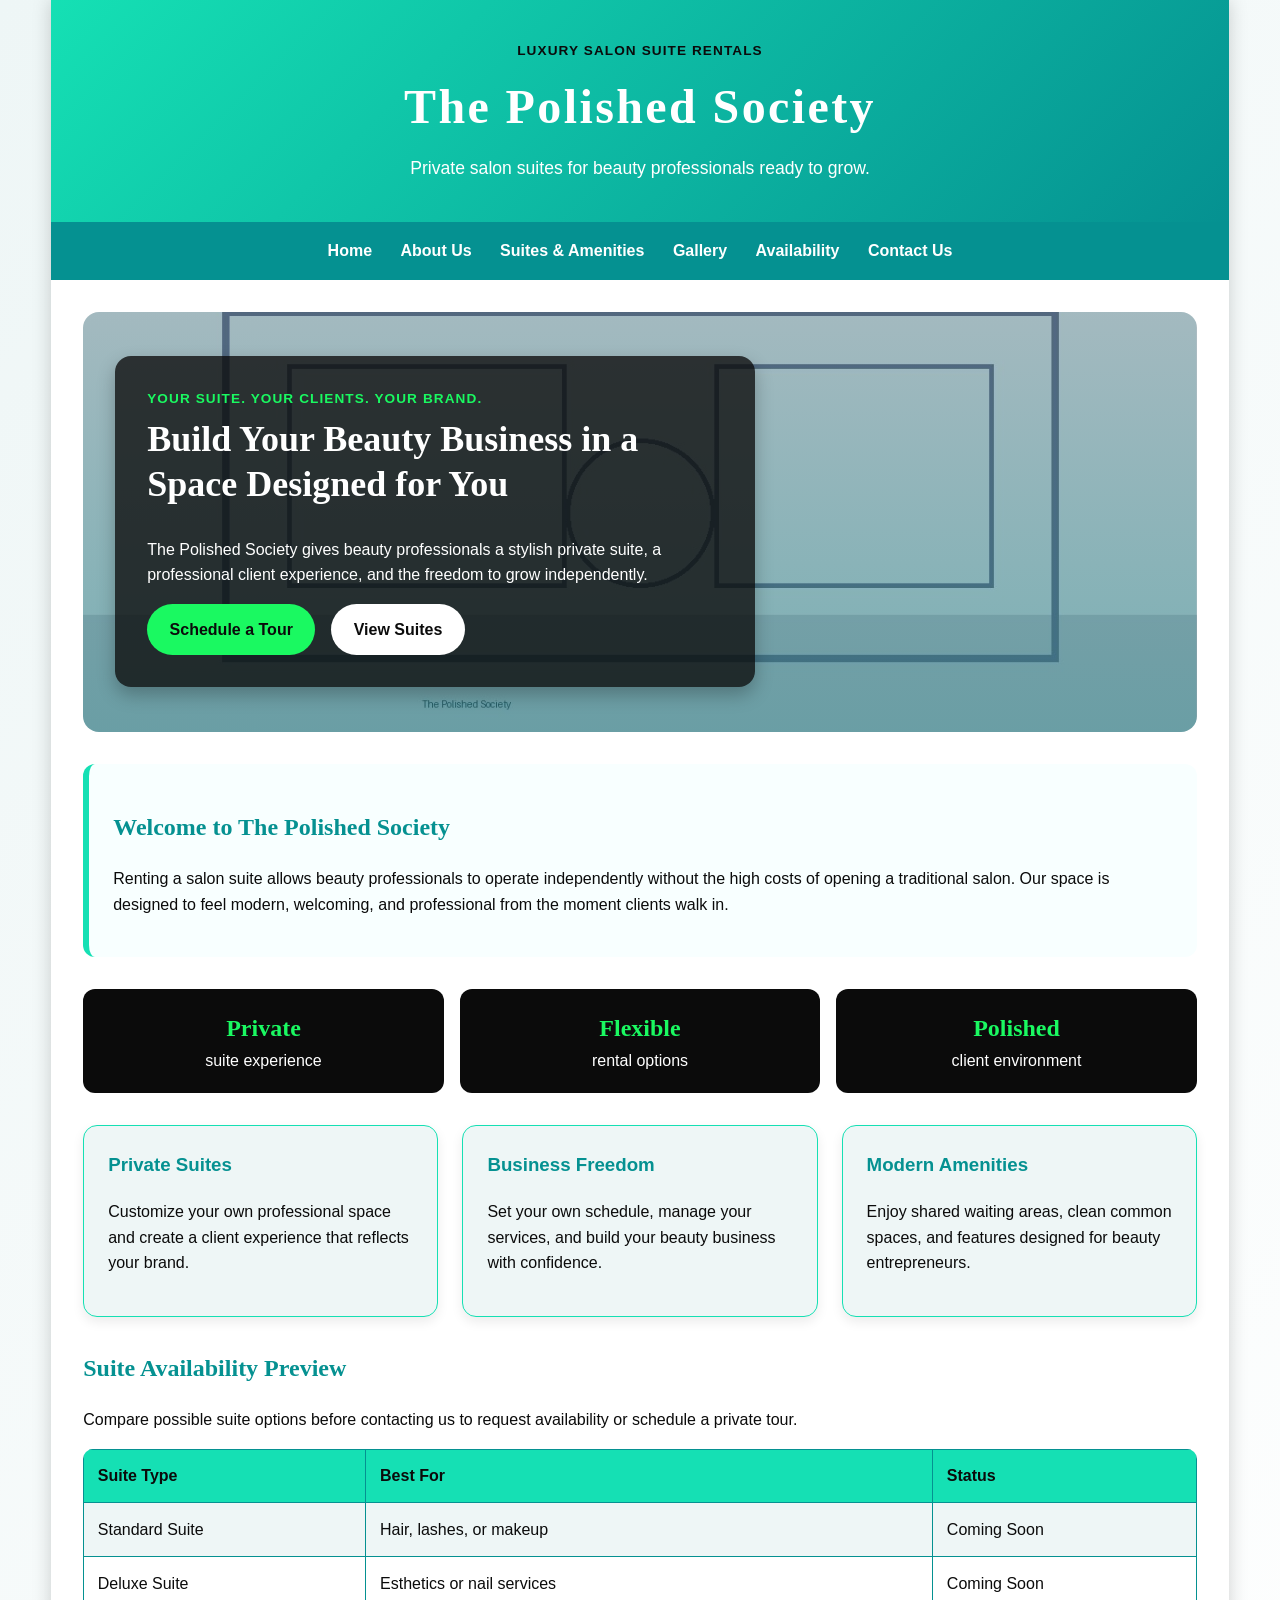
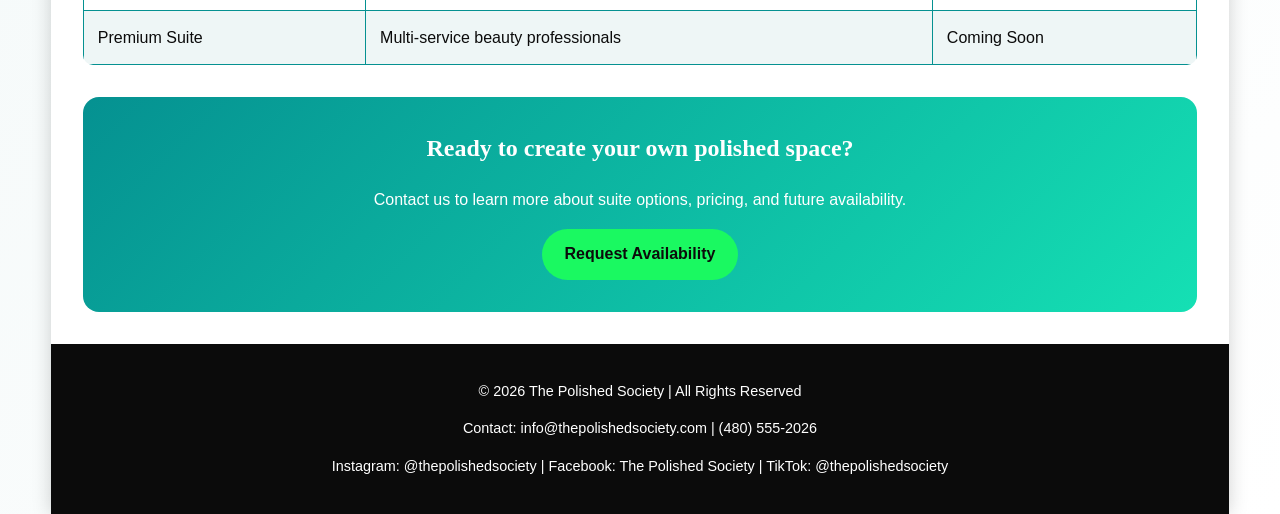
==== index.html @ 83c703de "Add files via upload" ====
<!DOCTYPE html>
<html lang="en">
<head>
    <meta charset="UTF-8">
    <meta name="description" content="The Polished Society offers salon suite rentals for beauty professionals looking for independence, flexibility, and a polished workspace.">
    <meta name="keywords" content="salon suites, beauty professionals, suite rentals, hairstylist suite, lash technician, esthetician, nail technician">
    <meta name="author" content="Elishaa Logan-May">
    <meta name="viewport" content="width=device-width, initial-scale=1.0">
    <title>The Polished Society</title>
    <link rel="stylesheet" href="style.css">
</head>

<body>
    <div id="wrapper">
        <header>
            <div class="brand">
                <p class="eyebrow">Luxury Salon Suite Rentals</p>
                <h1>The Polished Society</h1>
                <p>Private salon suites for beauty professionals ready to grow.</p>
            </div>
        </header>

        <nav>
            <a href="index.html">Home</a>
            <a href="about.html">About Us</a>
            <a href="suites.html">Suites &amp; Amenities</a>
            <a href="gallery.html">Gallery</a>
            <a href="availability.html">Availability</a>
            <a href="contact.html">Contact Us</a>
        </nav>

        <main>
            <section class="hero">
                <div class="hero-text">
                    <p class="eyebrow">Your suite. Your clients. Your brand.</p>
                    <h2>Build Your Beauty Business in a Space Designed for You</h2>
                    <p>
                        The Polished Society gives beauty professionals a stylish private suite,
                        a professional client experience, and the freedom to grow independently.
                    </p>
                    <div class="button-row">
                        <a class="button" href="contact.html">Schedule a Tour</a>
                        <a class="button secondary-button" href="suites.html">View Suites</a>
                    </div>
                </div>
            </section>

            <section class="intro highlight-box">
                <h2>Welcome to The Polished Society</h2>
                <p>
                    Renting a salon suite allows beauty professionals to operate independently
                    without the high costs of opening a traditional salon. Our space is designed
                    to feel modern, welcoming, and professional from the moment clients walk in.
                </p>
            </section>

            <section class="stats">
                <div>
                    <strong>Private</strong>
                    <span>suite experience</span>
                </div>
                <div>
                    <strong>Flexible</strong>
                    <span>rental options</span>
                </div>
                <div>
                    <strong>Polished</strong>
                    <span>client environment</span>
                </div>
            </section>

            <section class="features">
                <article>
                    <h3>Private Suites</h3>
                    <p>Customize your own professional space and create a client experience that reflects your brand.</p>
                </article>

                <article>
                    <h3>Business Freedom</h3>
                    <p>Set your own schedule, manage your services, and build your beauty business with confidence.</p>
                </article>

                <article>
                    <h3>Modern Amenities</h3>
                    <p>Enjoy shared waiting areas, clean common spaces, and features designed for beauty entrepreneurs.</p>
                </article>
            </section>

            <section class="preview">
                <h2>Suite Availability Preview</h2>
                <p>
                    Compare possible suite options before contacting us to request availability
                    or schedule a private tour.
                </p>

                <table>
                    <tr>
                        <th>Suite Type</th>
                        <th>Best For</th>
                        <th>Status</th>
                    </tr>
                    <tr>
                        <td>Standard Suite</td>
                        <td>Hair, lashes, or makeup</td>
                        <td>Coming Soon</td>
                    </tr>
                    <tr>
                        <td>Deluxe Suite</td>
                        <td>Esthetics or nail services</td>
                        <td>Coming Soon</td>
                    </tr>
                    <tr>
                        <td>Premium Suite</td>
                        <td>Multi-service beauty professionals</td>
                        <td>Coming Soon</td>
                    </tr>
                </table>
            </section>

            <section class="cta">
                <h2>Ready to create your own polished space?</h2>
                <p>Contact us to learn more about suite options, pricing, and future availability.</p>
                <a class="button" href="contact.html">Request Availability</a>
            </section>
        </main>

        <footer>
            <p>&copy; 2026 The Polished Society | All Rights Reserved</p>
            <p>Contact: info@thepolishedsociety.com | (480) 555-2026</p>
            <p>
                Instagram: @thepolishedsociety |
                Facebook: The Polished Society |
                TikTok: @thepolishedsociety
            </p>
        </footer>
    </div>
</body>
</html>
---- style.css ----
:root {
    --text: #0b0b0b;
    --background: #eef6f6;
    --primary: #15e0b4;
    --secondary: #059191;
    --accent: #1af961;
    --white: #ffffff;
    --soft: #f8ffff;
}

* {
    box-sizing: border-box;
}

body {
    margin: 0;
    background: linear-gradient(135deg, var(--background), #ffffff);
    color: var(--text);
    font-family: Arial, Helvetica, sans-serif;
    line-height: 1.6;
}

#wrapper {
    width: 92%;
    max-width: 1200px;
    margin: 0 auto;
    background-color: var(--white);
    box-shadow: 0 0 18px rgba(0, 0, 0, 0.18);
}

header {
    background: linear-gradient(135deg, var(--primary), var(--secondary));
    color: var(--white);
    text-align: center;
    padding: 2.5em 1em;
}

.eyebrow {
    margin: 0 0 0.5em;
    color: var(--accent);
    font-weight: bold;
    text-transform: uppercase;
    letter-spacing: 0.08em;
    font-size: 0.85em;
}

.brand .eyebrow {
    color: var(--text);
}

header h1 {
    margin: 0;
    font-family: Georgia, "Times New Roman", serif;
    font-size: 3em;
    letter-spacing: 0.05em;
}

header p {
    margin: 0.5em 0 0;
    font-size: 1.1em;
}

nav {
    position: sticky;
    top: 0;
    z-index: 10;
    background-color: var(--secondary);
    text-align: center;
    padding: 1em;
}

nav a {
    color: var(--white);
    text-decoration: none;
    font-weight: bold;
    margin: 0 0.75em;
    transition: color 0.3s ease, border-bottom 0.3s ease;
}

nav a:hover {
    color: var(--accent);
    border-bottom: 2px solid var(--accent);
}

main {
    padding: 2em;
}

.hero {
    min-height: 420px;
    background-image: linear-gradient(rgba(5, 145, 145, 0.25), rgba(5, 145, 145, 0.45)), url("salon-suite.jpg");
    background-size: cover;
    background-position: center;
    display: flex;
    align-items: center;
    padding: 2em;
    color: var(--white);
    border-radius: 16px;
}

.hero-text {
    max-width: 640px;
    background-color: rgba(11, 11, 11, 0.78);
    padding: 2em;
    border-radius: 16px;
    box-shadow: 0 8px 18px rgba(0, 0, 0, 0.25);
}

.hero h2 {
    margin-top: 0;
    font-family: Georgia, "Times New Roman", serif;
    font-size: 2.25em;
    line-height: 1.25;
}

.button-row {
    display: flex;
    gap: 1em;
    flex-wrap: wrap;
}

.button {
    display: inline-block;
    background-color: var(--accent);
    color: var(--text);
    text-decoration: none;
    padding: 0.8em 1.4em;
    border-radius: 999px;
    font-weight: bold;
}

.secondary-button {
    background-color: var(--white);
}

.highlight-box,
.page-heading {
    background-color: var(--soft);
    border-left: 6px solid var(--primary);
    padding: 1.5em;
    margin: 2em 0;
    border-radius: 12px;
}

.intro h2,
.preview h2,
.page-heading h2,
.cta h2 {
    color: var(--secondary);
    font-family: Georgia, "Times New Roman", serif;
}

.stats {
    display: flex;
    gap: 1em;
    margin: 2em 0;
    text-align: center;
}

.stats div {
    flex: 1;
    background-color: var(--text);
    color: var(--white);
    padding: 1.25em;
    border-radius: 12px;
}

.stats strong {
    display: block;
    color: var(--accent);
    font-size: 1.5em;
    font-family: Georgia, "Times New Roman", serif;
}

.features {
    display: flex;
    gap: 1.5em;
    margin: 2em 0;
}

.features article {
    flex: 1;
    background-color: var(--background);
    border: 1px solid var(--primary);
    padding: 1.5em;
    border-radius: 14px;
    box-shadow: 0 5px 12px rgba(0, 0, 0, 0.08);
}

.features h3 {
    color: var(--secondary);
    margin-top: 0;
}

.two-column {
    display: flex;
    gap: 2em;
    align-items: flex-start;
}

.two-column div {
    flex: 1;
}

.info-card {
    background-color: var(--background);
    border: 1px solid var(--secondary);
    border-radius: 14px;
    padding: 1.5em;
}

.info-card h3 {
    color: var(--secondary);
    margin-top: 0;
}

.info-card li {
    margin-bottom: 0.4em;
}

table {
    width: 100%;
    border-collapse: collapse;
    margin-top: 1em;
    overflow: hidden;
    border-radius: 10px;
}

th,
td {
    border: 1px solid var(--secondary);
    padding: 0.85em;
    text-align: left;
}

th {
    background-color: var(--primary);
    color: var(--text);
}

tr:nth-of-type(even) {
    background-color: var(--background);
}

.cta {
    background: linear-gradient(135deg, var(--secondary), var(--primary));
    color: var(--white);
    text-align: center;
    padding: 2em;
    border-radius: 16px;
    margin-top: 2em;
}

.cta h2 {
    color: var(--white);
    margin-top: 0;
}

footer {
    background-color: var(--text);
    color: var(--white);
    text-align: center;
    padding: 1.5em;
    font-size: 0.9em;
}

@media (max-width: 768px) {
    #wrapper {
        width: 100%;
    }

    header h1 {
        font-size: 2.2em;
    }

    nav a {
        display: block;
        margin: 0.5em 0;
    }

    main {
        padding: 1em;
    }

    .hero {
        min-height: 340px;
        padding: 1em;
    }

    .hero h2 {
        font-size: 1.6em;
    }

    .features,
    .stats,
    .two-column {
        flex-direction: column;
    }
}
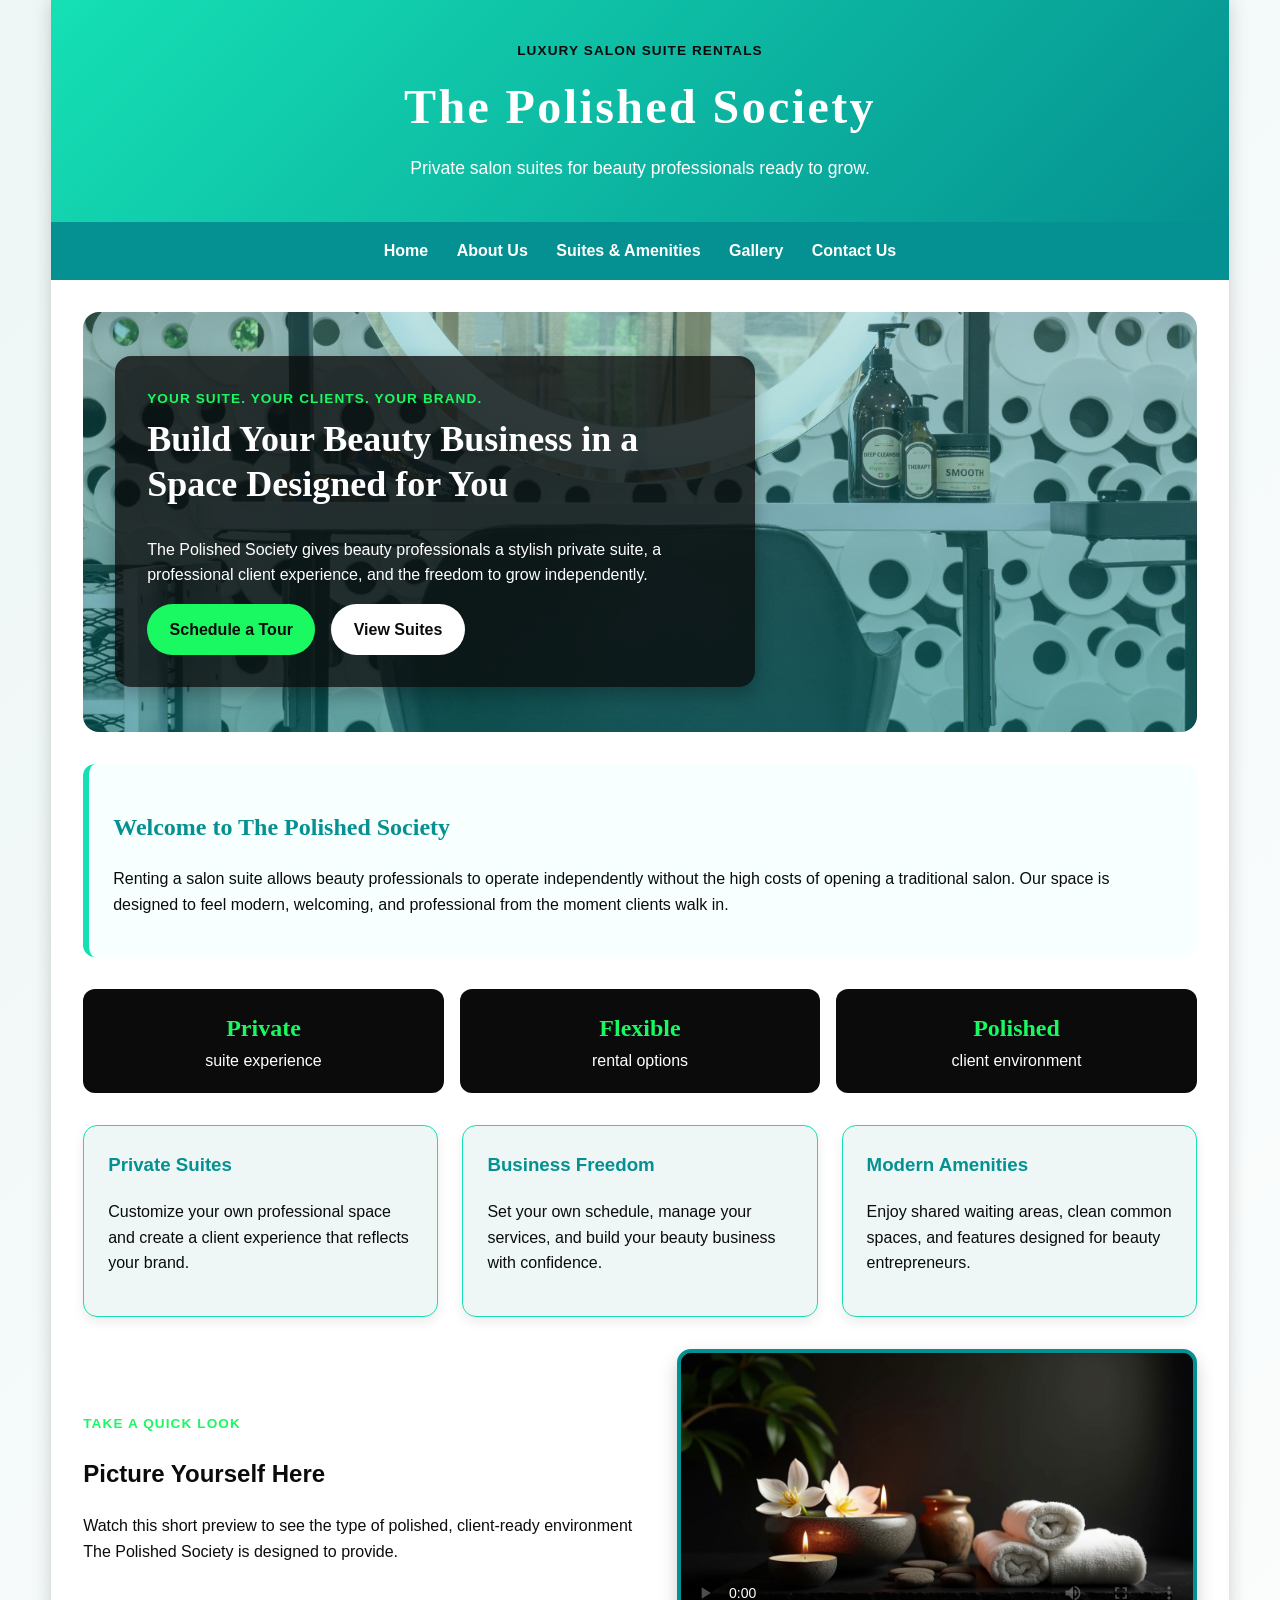
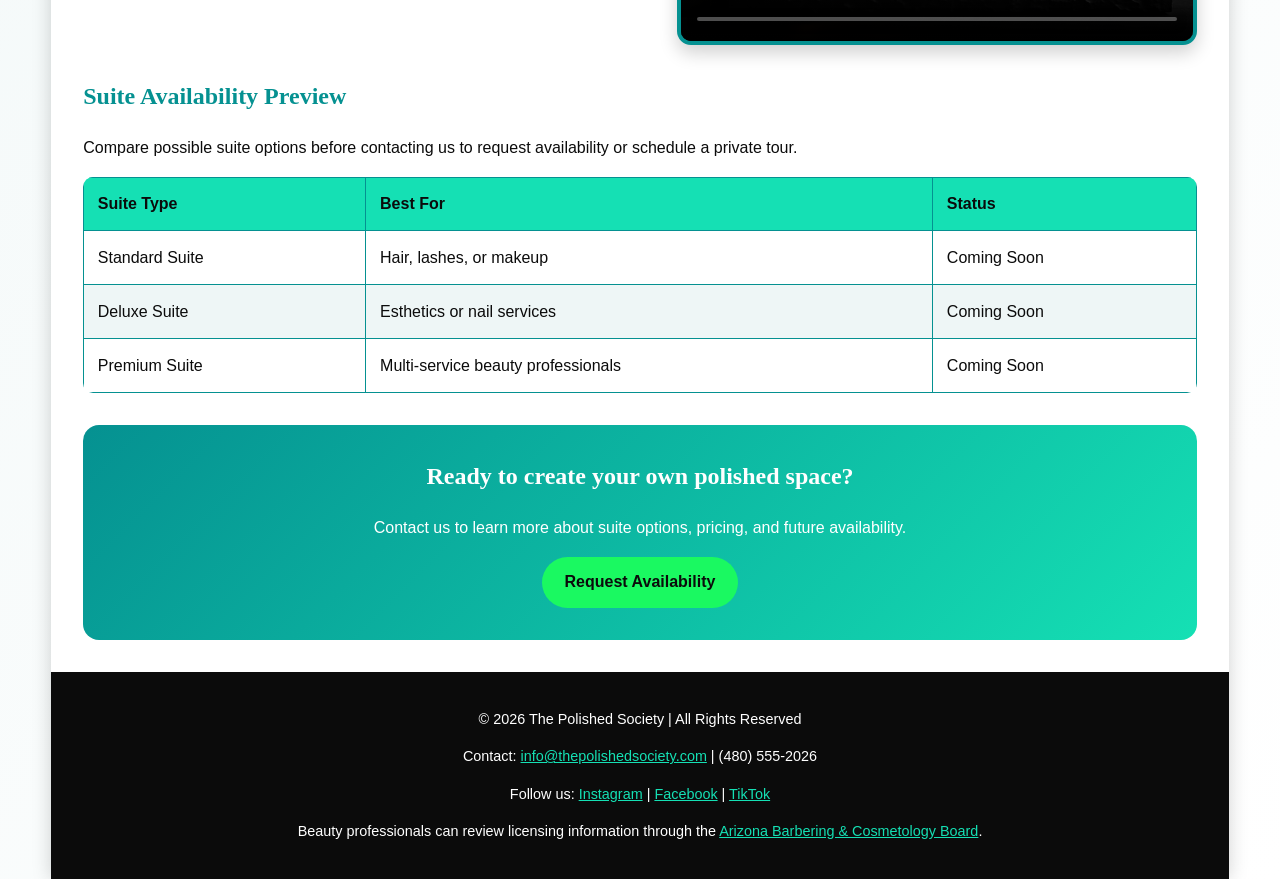
==== commit 2b37d115: "Final Website" ====
--- a/index.html
+++ b/index.html
@@ -2,11 +2,11 @@
 <html lang="en">
 <head>
     <meta charset="UTF-8">
-    <meta name="description" content="The Polished Society offers salon suite rentals for beauty professionals looking for independence, flexibility, and a polished workspace.">
+    <meta name="description" content="The Polished Society offers private salon suites, flexible rental options, professional amenities, and support for independent beauty professionals.">
     <meta name="keywords" content="salon suites, beauty professionals, suite rentals, hairstylist suite, lash technician, esthetician, nail technician">
     <meta name="author" content="Elishaa Logan-May">
     <meta name="viewport" content="width=device-width, initial-scale=1.0">
-    <title>The Polished Society</title>
+    <title>The Polished Society | Luxury Salon Suite Rentals</title>
     <link rel="stylesheet" href="style.css">
 </head>
 
@@ -19,16 +19,13 @@
                 <p>Private salon suites for beauty professionals ready to grow.</p>
             </div>
         </header>
-
-        <nav>
+        <nav aria-label="Main navigation">
             <a href="index.html">Home</a>
             <a href="about.html">About Us</a>
             <a href="suites.html">Suites &amp; Amenities</a>
             <a href="gallery.html">Gallery</a>
-            <a href="availability.html">Availability</a>
             <a href="contact.html">Contact Us</a>
         </nav>
-
         <main>
             <section class="hero">
                 <div class="hero-text">
@@ -54,19 +51,10 @@
                 </p>
             </section>
 
-            <section class="stats">
-                <div>
-                    <strong>Private</strong>
-                    <span>suite experience</span>
-                </div>
-                <div>
-                    <strong>Flexible</strong>
-                    <span>rental options</span>
-                </div>
-                <div>
-                    <strong>Polished</strong>
-                    <span>client environment</span>
-                </div>
+            <section class="stats" aria-label="Business benefits">
+                <div><strong>Private</strong><span>suite experience</span></div>
+                <div><strong>Flexible</strong><span>rental options</span></div>
+                <div><strong>Polished</strong><span>client environment</span></div>
             </section>
 
             <section class="features">
@@ -74,16 +62,29 @@
                     <h3>Private Suites</h3>
                     <p>Customize your own professional space and create a client experience that reflects your brand.</p>
                 </article>
-
                 <article>
                     <h3>Business Freedom</h3>
                     <p>Set your own schedule, manage your services, and build your beauty business with confidence.</p>
                 </article>
-
                 <article>
                     <h3>Modern Amenities</h3>
                     <p>Enjoy shared waiting areas, clean common spaces, and features designed for beauty entrepreneurs.</p>
                 </article>
+            </section>
+
+            <section class="media-section">
+                <div>
+                    <p class="eyebrow">Take a quick look</p>
+                    <h2>Picture Yourself Here</h2>
+                    <p>
+                        Watch this short preview to see the type of polished, client-ready environment
+                        The Polished Society is designed to provide.
+                    </p>
+                </div>
+                <video controls poster="salon-tour-poster.jpg" aria-label="Salon suite tour preview">
+                    <source src="salon-suite-tour.mp4" type="video/mp4">
+                    Your browser does not support the video element.
+                </video>
             </section>
 
             <section class="preview">
@@ -92,28 +93,31 @@
                     Compare possible suite options before contacting us to request availability
                     or schedule a private tour.
                 </p>
-
                 <table>
-                    <tr>
-                        <th>Suite Type</th>
-                        <th>Best For</th>
-                        <th>Status</th>
-                    </tr>
-                    <tr>
-                        <td>Standard Suite</td>
-                        <td>Hair, lashes, or makeup</td>
-                        <td>Coming Soon</td>
-                    </tr>
-                    <tr>
-                        <td>Deluxe Suite</td>
-                        <td>Esthetics or nail services</td>
-                        <td>Coming Soon</td>
-                    </tr>
-                    <tr>
-                        <td>Premium Suite</td>
-                        <td>Multi-service beauty professionals</td>
-                        <td>Coming Soon</td>
-                    </tr>
+                    <thead>
+                        <tr>
+                            <th>Suite Type</th>
+                            <th>Best For</th>
+                            <th>Status</th>
+                        </tr>
+                    </thead>
+                    <tbody>
+                        <tr>
+                            <td>Standard Suite</td>
+                            <td>Hair, lashes, or makeup</td>
+                            <td>Coming Soon</td>
+                        </tr>
+                        <tr>
+                            <td>Deluxe Suite</td>
+                            <td>Esthetics or nail services</td>
+                            <td>Coming Soon</td>
+                        </tr>
+                        <tr>
+                            <td>Premium Suite</td>
+                            <td>Multi-service beauty professionals</td>
+                            <td>Coming Soon</td>
+                        </tr>
+                    </tbody>
                 </table>
             </section>
 
@@ -123,14 +127,22 @@
                 <a class="button" href="contact.html">Request Availability</a>
             </section>
         </main>
-
         <footer>
             <p>&copy; 2026 The Polished Society | All Rights Reserved</p>
-            <p>Contact: info@thepolishedsociety.com | (480) 555-2026</p>
             <p>
-                Instagram: @thepolishedsociety |
-                Facebook: The Polished Society |
-                TikTok: @thepolishedsociety
+                Contact:
+                <a href="mailto:info@thepolishedsociety.com">info@thepolishedsociety.com</a>
+                | (480) 555-2026
+            </p>
+            <p>
+                Follow us:
+                <a href="https://www.instagram.com/" target="_blank" rel="noopener">Instagram</a> |
+                <a href="https://www.facebook.com/" target="_blank" rel="noopener">Facebook</a> |
+                <a href="https://www.tiktok.com/" target="_blank" rel="noopener">TikTok</a>
+            </p>
+            <p>
+                Beauty professionals can review licensing information through the
+                <a href="https://bcb.az.gov/" target="_blank" rel="noopener">Arizona Barbering &amp; Cosmetology Board</a>.
             </p>
         </footer>
     </div>
--- a/style.css
+++ b/style.css
@@ -88,7 +88,7 @@
 
 .hero {
     min-height: 420px;
-    background-image: linear-gradient(rgba(5, 145, 145, 0.25), rgba(5, 145, 145, 0.45)), url("salon-suite.jpg");
+    background-image: linear-gradient(rgba(5, 145, 145, 0.25), rgba(5, 145, 145, 0.45)), url("hero-salon.jpg");
     background-size: cover;
     background-position: center;
     display: flex;
@@ -297,3 +297,185 @@
         flex-direction: column;
     }
 }
+
+
+/* Final project additions */
+a:focus,
+button:focus,
+input:focus,
+select:focus,
+textarea:focus {
+    outline: 3px solid var(--accent);
+    outline-offset: 3px;
+}
+
+footer a {
+    color: var(--primary);
+}
+
+footer a:hover,
+footer a:focus {
+    color: var(--accent);
+}
+
+.media-section,
+.image-callout,
+.contact-layout {
+    display: flex;
+    gap: 2em;
+    align-items: center;
+    margin: 2em 0;
+}
+
+.media-section > div,
+.image-callout > div,
+.contact-layout > * {
+    flex: 1;
+}
+
+video {
+    width: 100%;
+    max-width: 520px;
+    border: 4px solid var(--secondary);
+    border-radius: 14px;
+    box-shadow: 0 8px 18px rgba(0, 0, 0, 0.18);
+    background-color: var(--text);
+}
+
+.image-callout {
+    background-color: var(--soft);
+    border-radius: 14px;
+    padding: 1.25em;
+}
+
+.image-callout.reverse {
+    flex-direction: row-reverse;
+}
+
+.image-callout img {
+    width: 48%;
+    max-height: 350px;
+    object-fit: cover;
+    border-radius: 12px;
+}
+
+.gallery-grid {
+    display: grid;
+    grid-template-columns: repeat(3, 1fr);
+    gap: 1.25em;
+    margin: 2em 0;
+}
+
+.gallery-grid figure {
+    margin: 0;
+    background-color: var(--background);
+    border: 1px solid var(--primary);
+    border-radius: 14px;
+    overflow: hidden;
+    box-shadow: 0 5px 12px rgba(0, 0, 0, 0.08);
+}
+
+.gallery-grid img {
+    display: block;
+    width: 100%;
+    height: 260px;
+    object-fit: cover;
+}
+
+.gallery-grid figcaption {
+    padding: 1em;
+    color: var(--secondary);
+    font-weight: bold;
+    text-align: center;
+}
+
+.contact-layout {
+    align-items: flex-start;
+}
+
+form {
+    display: grid;
+    grid-template-columns: 10em 1fr;
+    gap: 1em;
+    background-color: var(--soft);
+    border-left: 6px solid var(--primary);
+    border-radius: 14px;
+    padding: 1.5em;
+}
+
+label {
+    font-weight: bold;
+    color: var(--secondary);
+}
+
+input,
+select,
+textarea {
+    width: 100%;
+    padding: 0.75em;
+    border: 1px solid var(--secondary);
+    border-radius: 6px;
+    font: inherit;
+}
+
+textarea {
+    resize: vertical;
+}
+
+input[type="submit"] {
+    grid-column: 2;
+    width: 11em;
+    background-color: var(--accent);
+    color: var(--text);
+    border: 0;
+    border-radius: 999px;
+    font-weight: bold;
+    cursor: pointer;
+}
+
+input[type="submit"]:hover {
+    background-color: var(--primary);
+}
+
+.contact-card {
+    background-color: var(--background);
+    border: 1px solid var(--secondary);
+    border-radius: 14px;
+    padding: 1.5em;
+}
+
+.contact-card h3 {
+    color: var(--secondary);
+    margin-top: 0;
+}
+
+.contact-card a {
+    color: var(--secondary);
+    font-weight: bold;
+}
+
+@media (max-width: 850px) {
+    .media-section,
+    .image-callout,
+    .image-callout.reverse,
+    .contact-layout {
+        flex-direction: column;
+        align-items: stretch;
+    }
+
+    .image-callout img {
+        width: 100%;
+    }
+
+    .gallery-grid {
+        grid-template-columns: 1fr;
+    }
+
+    form {
+        grid-template-columns: 1fr;
+    }
+
+    input[type="submit"] {
+        grid-column: 1;
+    }
+}
